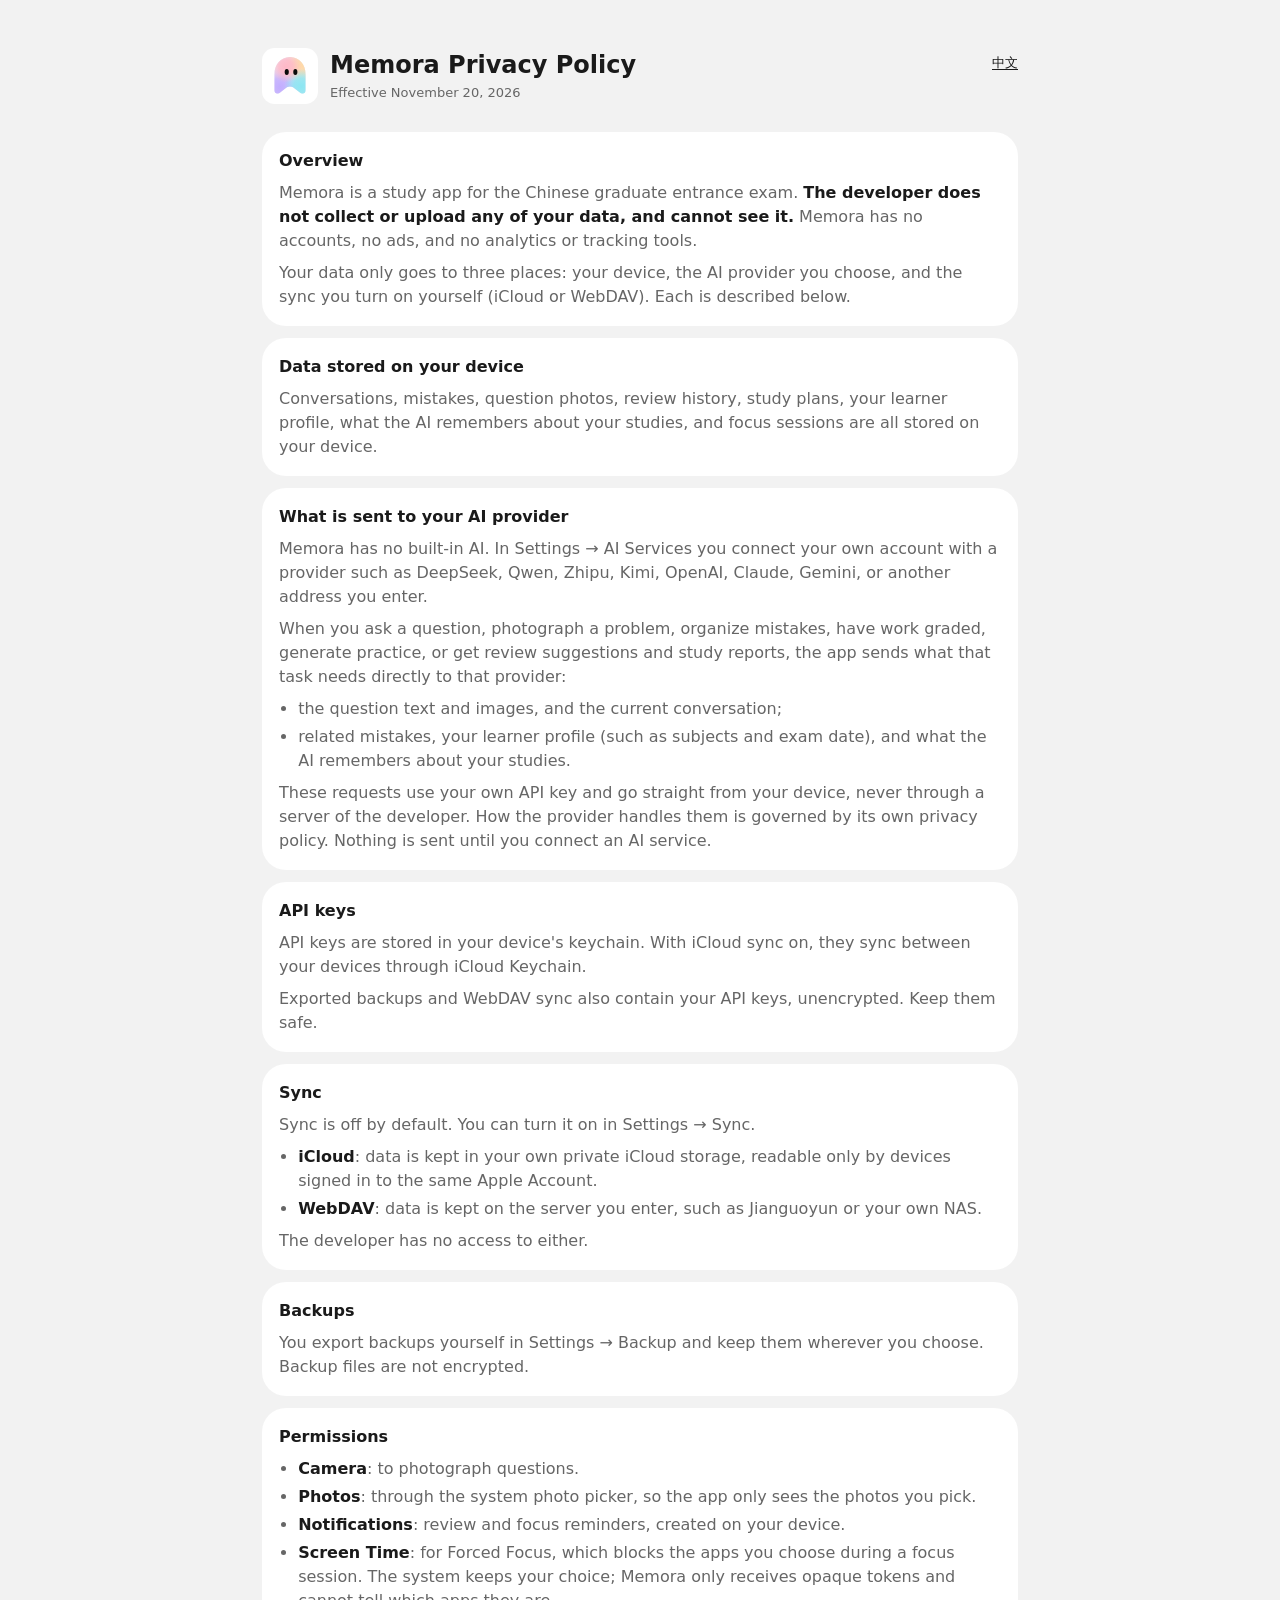
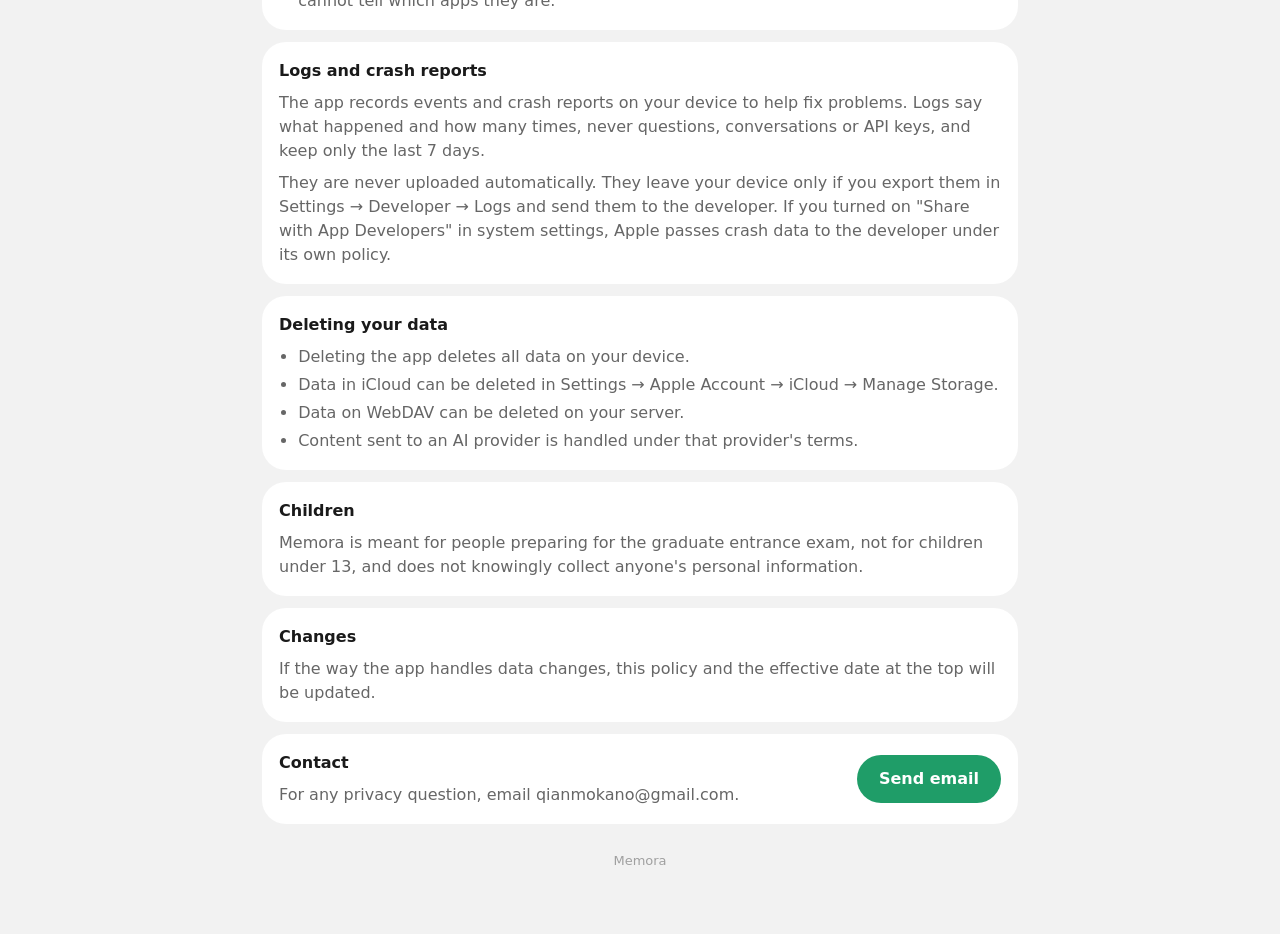
==== en/privacy/index.html @ 94ffcbcb "Memora privacy policy in Chinese and English, styled after the app's design tokens. Co-Authored-By: " ====
<!doctype html>
<html lang="en">
<head>
<meta charset="utf-8">
<meta name="viewport" content="width=device-width, initial-scale=1">
<meta name="color-scheme" content="light dark">
<title>Memora Privacy Policy</title>
<meta name="description" content="Privacy policy of Memora, a study app for the Chinese graduate entrance exam: the developer collects none of your data.">
<link rel="icon" href="/icon.svg" type="image/svg+xml">
<link rel="alternate" hreflang="zh-CN" href="/privacy/">
<link rel="stylesheet" href="/styles.css">
</head>
<body>
<main>
  <header>
    <img src="/icon.svg" alt="">
    <div class="titles">
      <h1>Memora Privacy Policy</h1>
      <p class="caption">Effective November 20, 2026</p>
    </div>
    <a class="lang" href="/privacy/" hreflang="zh-CN" lang="zh-CN">中文</a>
  </header>

  <section>
    <h2>Overview</h2>
    <p>Memora is a study app for the Chinese graduate entrance exam. <strong>The developer does not collect or upload any of your data, and cannot see it.</strong> Memora has no accounts, no ads, and no analytics or tracking tools.</p>
    <p>Your data only goes to three places: your device, the AI provider you choose, and the sync you turn on yourself (iCloud or WebDAV). Each is described below.</p>
  </section>

  <section>
    <h2>Data stored on your device</h2>
    <p>Conversations, mistakes, question photos, review history, study plans, your learner profile, what the AI remembers about your studies, and focus sessions are all stored on your device.</p>
  </section>

  <section>
    <h2>What is sent to your AI provider</h2>
    <p>Memora has no built-in AI. In Settings → AI Services you connect your own account with a provider such as DeepSeek, Qwen, Zhipu, Kimi, OpenAI, Claude, Gemini, or another address you enter.</p>
    <p>When you ask a question, photograph a problem, organize mistakes, have work graded, generate practice, or get review suggestions and study reports, the app sends what that task needs directly to that provider:</p>
    <ul>
      <li>the question text and images, and the current conversation;</li>
      <li>related mistakes, your learner profile (such as subjects and exam date), and what the AI remembers about your studies.</li>
    </ul>
    <p>These requests use your own API key and go straight from your device, never through a server of the developer. How the provider handles them is governed by its own privacy policy. Nothing is sent until you connect an AI service.</p>
  </section>

  <section>
    <h2>API keys</h2>
    <p>API keys are stored in your device's keychain. With iCloud sync on, they sync between your devices through iCloud Keychain.</p>
    <p>Exported backups and WebDAV sync also contain your API keys, unencrypted. Keep them safe.</p>
  </section>

  <section>
    <h2>Sync</h2>
    <p>Sync is off by default. You can turn it on in Settings → Sync.</p>
    <ul>
      <li><strong>iCloud</strong>: data is kept in your own private iCloud storage, readable only by devices signed in to the same Apple Account.</li>
      <li><strong>WebDAV</strong>: data is kept on the server you enter, such as Jianguoyun or your own NAS.</li>
    </ul>
    <p>The developer has no access to either.</p>
  </section>

  <section>
    <h2>Backups</h2>
    <p>You export backups yourself in Settings → Backup and keep them wherever you choose. Backup files are not encrypted.</p>
  </section>

  <section>
    <h2>Permissions</h2>
    <ul>
      <li><strong>Camera</strong>: to photograph questions.</li>
      <li><strong>Photos</strong>: through the system photo picker, so the app only sees the photos you pick.</li>
      <li><strong>Notifications</strong>: review and focus reminders, created on your device.</li>
      <li><strong>Screen Time</strong>: for Forced Focus, which blocks the apps you choose during a focus session. The system keeps your choice; Memora only receives opaque tokens and cannot tell which apps they are.</li>
    </ul>
  </section>

  <section>
    <h2>Logs and crash reports</h2>
    <p>The app records events and crash reports on your device to help fix problems. Logs say what happened and how many times, never questions, conversations or API keys, and keep only the last 7 days.</p>
    <p>They are never uploaded automatically. They leave your device only if you export them in Settings → Developer → Logs and send them to the developer. If you turned on "Share with App Developers" in system settings, Apple passes crash data to the developer under its own policy.</p>
  </section>

  <section>
    <h2>Deleting your data</h2>
    <ul>
      <li>Deleting the app deletes all data on your device.</li>
      <li>Data in iCloud can be deleted in Settings → Apple Account → iCloud → Manage Storage.</li>
      <li>Data on WebDAV can be deleted on your server.</li>
      <li>Content sent to an AI provider is handled under that provider's terms.</li>
    </ul>
  </section>

  <section>
    <h2>Children</h2>
    <p>Memora is meant for people preparing for the graduate entrance exam, not for children under 13, and does not knowingly collect anyone's personal information.</p>
  </section>

  <section>
    <h2>Changes</h2>
    <p>If the way the app handles data changes, this policy and the effective date at the top will be updated.</p>
  </section>

  <section class="contact">
    <div>
      <h2>Contact</h2>
      <p>For any privacy question, email qianmokano@gmail.com.</p>
    </div>
    <a class="button" href="mailto:qianmokano@gmail.com">Send email</a>
  </section>

  <footer>Memora</footer>
</main>
</body>
</html>
---- styles.css ----
/* Tokens copied from memora/docs/design-demo.html, which follows memora/Memora/Design/ (Palette, Metrics,
   Typography). docs/DESIGN.md in the memora repo is the standard: change both together. */
:root {
  --ink: #1a1a1a; --ink-secondary: #666666; --ink-tertiary: #a0a0a0;
  --page: #f2f2f2; --card: #ffffff; --card-edge: transparent; --hairline: rgba(0,0,0,.08);
  --brand: #1f9d68; --on-brand: #ffffff; --accent: var(--ink);
  --r-panel: 24px; --r-small: 10px;
  --gap-page: 20px; --gap-card: 16px; --gap-row: 12px; --gap-tight: 8px;
  --width-reading: 756px;
  --font: -apple-system, "SF Pro Text", "PingFang SC", "Hiragino Sans GB", system-ui, sans-serif;
  color-scheme: light dark;
}
@media (prefers-color-scheme: dark) {
  :root { --ink: #ffffff; --ink-secondary: #ababab; --ink-tertiary: #8e8e93;
    --page: #000000; --card: #1c1c1e; --hairline: rgba(255,255,255,.14); --card-edge: var(--hairline);
    --brand: #24915f; }
}
@media (prefers-contrast: more) {
  :root { --brand: #1a8558; --ink-tertiary: #6d6d6d; --hairline: rgba(0,0,0,.16); }
}
@media (prefers-contrast: more) and (prefers-color-scheme: dark) {
  :root { --ink-tertiary: #8e8e93; --hairline: rgba(255,255,255,.28); }
}

* { box-sizing: border-box; }
html { -webkit-text-size-adjust: 100%; }
body {
  margin: 0; background: var(--page); color: var(--ink);
  font: 400 16px/1.5 var(--font); -webkit-font-smoothing: antialiased;
}
main { max-width: calc(var(--width-reading) + 2 * var(--gap-page)); margin: 0 auto;
  padding: 48px var(--gap-page) 64px; }

header { display: flex; align-items: center; gap: var(--gap-row); margin-bottom: 28px; }
header img { width: 56px; height: 56px; flex: none; }
header .titles { flex: 1; min-width: 0; }
h1 { font-size: 24px; line-height: 1.2; font-weight: 600; margin: 0; }
.caption { font-size: 13px; line-height: 1.35; color: var(--ink-secondary); margin: 4px 0 0; }
.lang { font-size: 13px; line-height: 1.35; align-self: flex-start; padding-top: 6px; white-space: nowrap; }

a { color: var(--accent); text-decoration: underline; text-underline-offset: 2px; }

section { background: var(--card); border: 1px solid var(--card-edge); border-radius: var(--r-panel);
  padding: var(--gap-card); margin-bottom: var(--gap-row); }
h2 { font-size: 16px; line-height: 1.5; font-weight: 600; margin: 0 0 var(--gap-tight); }
section p, section li { color: var(--ink-secondary); margin: 0; }
section p + p, section p + ul, section ul + p { margin-top: var(--gap-tight); }
section ul { margin: 0; padding-left: 1.2em; }
section li + li { margin-top: 4px; }
strong { color: var(--ink); font-weight: 600; }

.contact { display: flex; flex-wrap: wrap; align-items: center; justify-content: space-between; gap: var(--gap-row); }
.button { display: inline-block; background: var(--brand); color: var(--on-brand); text-decoration: none;
  font-weight: 600; padding: 12px 22px; border-radius: 999px; }
.button:focus-visible, a:focus-visible { outline: 2px solid var(--ink); outline-offset: 2px; }

footer { font-size: 13px; line-height: 1.35; color: var(--ink-tertiary); text-align: center; margin-top: 28px; }
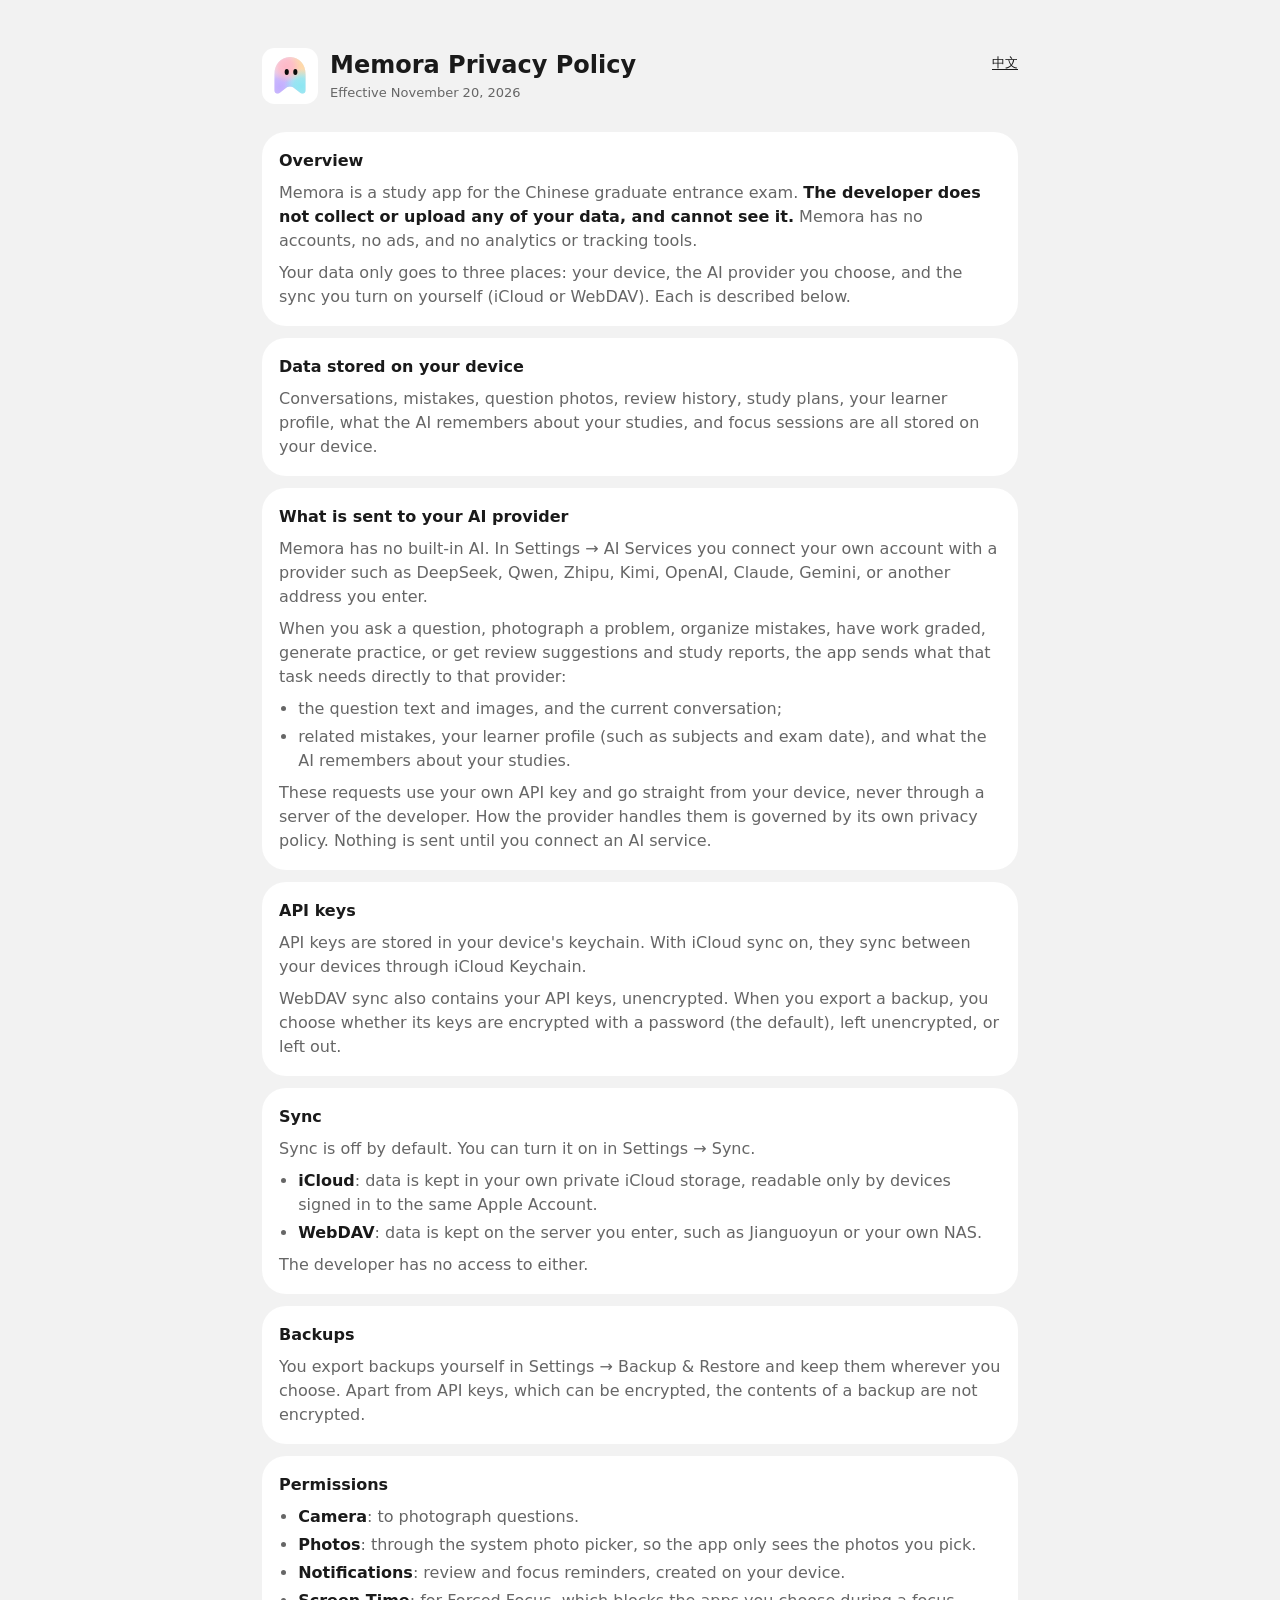
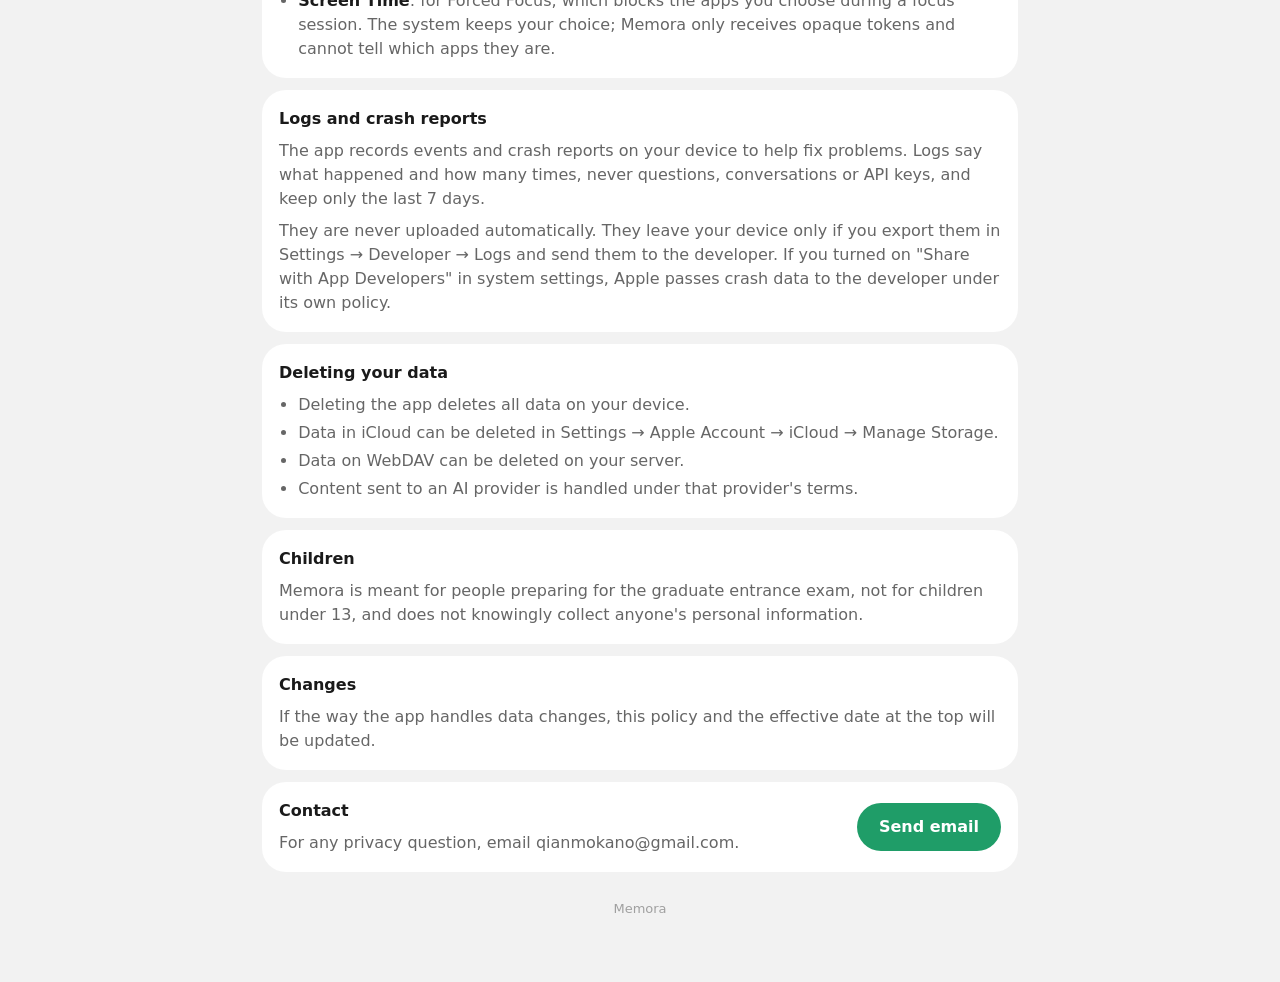
==== commit 55bf62fa: "Backups can encrypt API keys with a password (the default); say so instead of calling backups unencr" ====
--- a/en/privacy/index.html
+++ b/en/privacy/index.html
@@ -46,7 +46,7 @@
   <section>
     <h2>API keys</h2>
     <p>API keys are stored in your device's keychain. With iCloud sync on, they sync between your devices through iCloud Keychain.</p>
-    <p>Exported backups and WebDAV sync also contain your API keys, unencrypted. Keep them safe.</p>
+    <p>WebDAV sync also contains your API keys, unencrypted. When you export a backup, you choose whether its keys are encrypted with a password (the default), left unencrypted, or left out.</p>
   </section>
 
   <section>
@@ -61,7 +61,7 @@
 
   <section>
     <h2>Backups</h2>
-    <p>You export backups yourself in Settings → Backup and keep them wherever you choose. Backup files are not encrypted.</p>
+    <p>You export backups yourself in Settings → Backup &amp; Restore and keep them wherever you choose. Apart from API keys, which can be encrypted, the contents of a backup are not encrypted.</p>
   </section>
 
   <section>
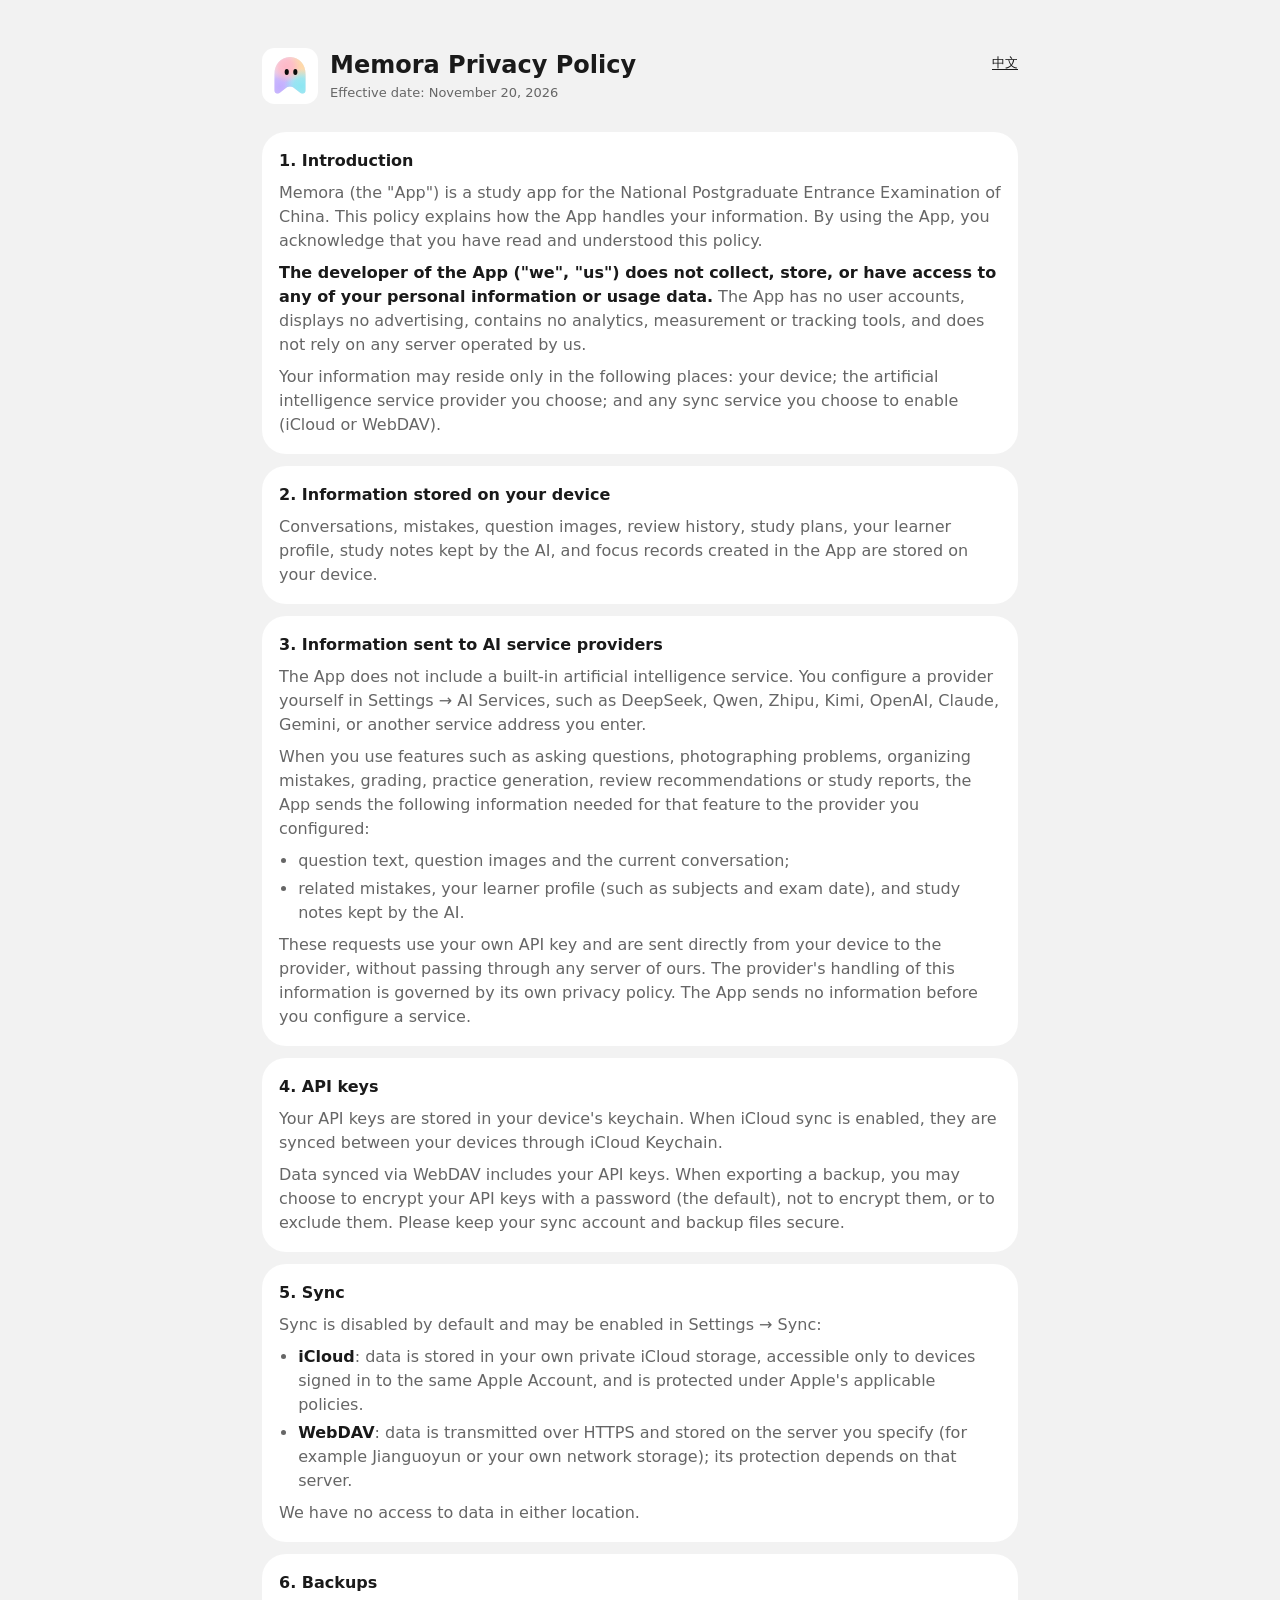
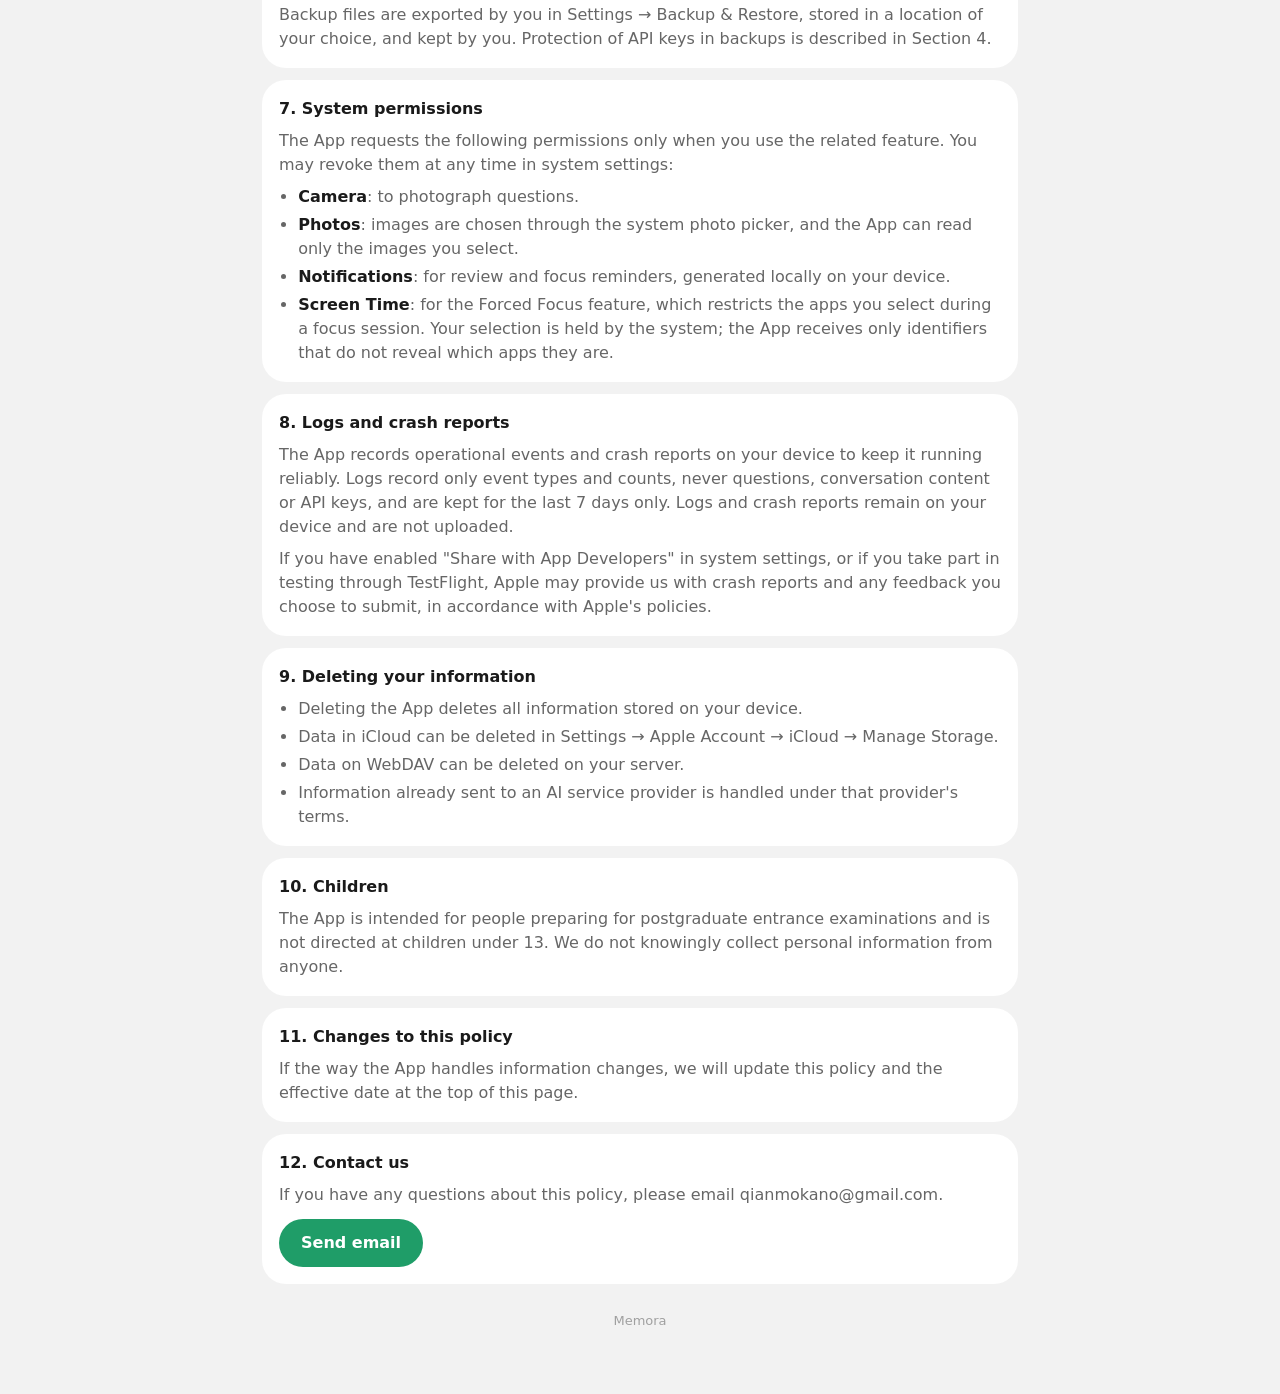
==== commit b8c03200: "Privacy policy in formal language, numbered sections; API key protection described as it is (passwor" ====
--- a/en/privacy/index.html
+++ b/en/privacy/index.html
@@ -5,7 +5,7 @@
 <meta name="viewport" content="width=device-width, initial-scale=1">
 <meta name="color-scheme" content="light dark">
 <title>Memora Privacy Policy</title>
-<meta name="description" content="Privacy policy of Memora, a study app for the Chinese graduate entrance exam: the developer collects none of your data.">
+<meta name="description" content="Memora Privacy Policy: how Memora handles your information.">
 <link rel="icon" href="/icon.svg" type="image/svg+xml">
 <link rel="alternate" hreflang="zh-CN" href="/privacy/">
 <link rel="stylesheet" href="/styles.css">
@@ -16,94 +16,96 @@
     <img src="/icon.svg" alt="">
     <div class="titles">
       <h1>Memora Privacy Policy</h1>
-      <p class="caption">Effective November 20, 2026</p>
+      <p class="caption">Effective date: November 20, 2026</p>
     </div>
     <a class="lang" href="/privacy/" hreflang="zh-CN" lang="zh-CN">中文</a>
   </header>
 
   <section>
-    <h2>Overview</h2>
-    <p>Memora is a study app for the Chinese graduate entrance exam. <strong>The developer does not collect or upload any of your data, and cannot see it.</strong> Memora has no accounts, no ads, and no analytics or tracking tools.</p>
-    <p>Your data only goes to three places: your device, the AI provider you choose, and the sync you turn on yourself (iCloud or WebDAV). Each is described below.</p>
+    <h2>1. Introduction</h2>
+    <p>Memora (the "App") is a study app for the National Postgraduate Entrance Examination of China. This policy explains how the App handles your information. By using the App, you acknowledge that you have read and understood this policy.</p>
+    <p><strong>The developer of the App ("we", "us") does not collect, store, or have access to any of your personal information or usage data.</strong> The App has no user accounts, displays no advertising, contains no analytics, measurement or tracking tools, and does not rely on any server operated by us.</p>
+    <p>Your information may reside only in the following places: your device; the artificial intelligence service provider you choose; and any sync service you choose to enable (iCloud or WebDAV).</p>
   </section>
 
   <section>
-    <h2>Data stored on your device</h2>
-    <p>Conversations, mistakes, question photos, review history, study plans, your learner profile, what the AI remembers about your studies, and focus sessions are all stored on your device.</p>
+    <h2>2. Information stored on your device</h2>
+    <p>Conversations, mistakes, question images, review history, study plans, your learner profile, study notes kept by the AI, and focus records created in the App are stored on your device.</p>
   </section>
 
   <section>
-    <h2>What is sent to your AI provider</h2>
-    <p>Memora has no built-in AI. In Settings → AI Services you connect your own account with a provider such as DeepSeek, Qwen, Zhipu, Kimi, OpenAI, Claude, Gemini, or another address you enter.</p>
-    <p>When you ask a question, photograph a problem, organize mistakes, have work graded, generate practice, or get review suggestions and study reports, the app sends what that task needs directly to that provider:</p>
+    <h2>3. Information sent to AI service providers</h2>
+    <p>The App does not include a built-in artificial intelligence service. You configure a provider yourself in Settings → AI Services, such as DeepSeek, Qwen, Zhipu, Kimi, OpenAI, Claude, Gemini, or another service address you enter.</p>
+    <p>When you use features such as asking questions, photographing problems, organizing mistakes, grading, practice generation, review recommendations or study reports, the App sends the following information needed for that feature to the provider you configured:</p>
     <ul>
-      <li>the question text and images, and the current conversation;</li>
-      <li>related mistakes, your learner profile (such as subjects and exam date), and what the AI remembers about your studies.</li>
+      <li>question text, question images and the current conversation;</li>
+      <li>related mistakes, your learner profile (such as subjects and exam date), and study notes kept by the AI.</li>
     </ul>
-    <p>These requests use your own API key and go straight from your device, never through a server of the developer. How the provider handles them is governed by its own privacy policy. Nothing is sent until you connect an AI service.</p>
+    <p>These requests use your own API key and are sent directly from your device to the provider, without passing through any server of ours. The provider's handling of this information is governed by its own privacy policy. The App sends no information before you configure a service.</p>
   </section>
 
   <section>
-    <h2>API keys</h2>
-    <p>API keys are stored in your device's keychain. With iCloud sync on, they sync between your devices through iCloud Keychain.</p>
-    <p>WebDAV sync also contains your API keys, unencrypted. When you export a backup, you choose whether its keys are encrypted with a password (the default), left unencrypted, or left out.</p>
+    <h2>4. API keys</h2>
+    <p>Your API keys are stored in your device's keychain. When iCloud sync is enabled, they are synced between your devices through iCloud Keychain.</p>
+    <p>Data synced via WebDAV includes your API keys. When exporting a backup, you may choose to encrypt your API keys with a password (the default), not to encrypt them, or to exclude them. Please keep your sync account and backup files secure.</p>
   </section>
 
   <section>
-    <h2>Sync</h2>
-    <p>Sync is off by default. You can turn it on in Settings → Sync.</p>
+    <h2>5. Sync</h2>
+    <p>Sync is disabled by default and may be enabled in Settings → Sync:</p>
     <ul>
-      <li><strong>iCloud</strong>: data is kept in your own private iCloud storage, readable only by devices signed in to the same Apple Account.</li>
-      <li><strong>WebDAV</strong>: data is kept on the server you enter, such as Jianguoyun or your own NAS.</li>
+      <li><strong>iCloud</strong>: data is stored in your own private iCloud storage, accessible only to devices signed in to the same Apple Account, and is protected under Apple's applicable policies.</li>
+      <li><strong>WebDAV</strong>: data is transmitted over HTTPS and stored on the server you specify (for example Jianguoyun or your own network storage); its protection depends on that server.</li>
     </ul>
-    <p>The developer has no access to either.</p>
+    <p>We have no access to data in either location.</p>
   </section>
 
   <section>
-    <h2>Backups</h2>
-    <p>You export backups yourself in Settings → Backup &amp; Restore and keep them wherever you choose. Apart from API keys, which can be encrypted, the contents of a backup are not encrypted.</p>
+    <h2>6. Backups</h2>
+    <p>Backup files are exported by you in Settings → Backup &amp; Restore, stored in a location of your choice, and kept by you. Protection of API keys in backups is described in Section 4.</p>
   </section>
 
   <section>
-    <h2>Permissions</h2>
+    <h2>7. System permissions</h2>
+    <p>The App requests the following permissions only when you use the related feature. You may revoke them at any time in system settings:</p>
     <ul>
       <li><strong>Camera</strong>: to photograph questions.</li>
-      <li><strong>Photos</strong>: through the system photo picker, so the app only sees the photos you pick.</li>
-      <li><strong>Notifications</strong>: review and focus reminders, created on your device.</li>
-      <li><strong>Screen Time</strong>: for Forced Focus, which blocks the apps you choose during a focus session. The system keeps your choice; Memora only receives opaque tokens and cannot tell which apps they are.</li>
+      <li><strong>Photos</strong>: images are chosen through the system photo picker, and the App can read only the images you select.</li>
+      <li><strong>Notifications</strong>: for review and focus reminders, generated locally on your device.</li>
+      <li><strong>Screen Time</strong>: for the Forced Focus feature, which restricts the apps you select during a focus session. Your selection is held by the system; the App receives only identifiers that do not reveal which apps they are.</li>
     </ul>
   </section>
 
   <section>
-    <h2>Logs and crash reports</h2>
-    <p>The app records events and crash reports on your device to help fix problems. Logs say what happened and how many times, never questions, conversations or API keys, and keep only the last 7 days.</p>
-    <p>They are never uploaded automatically. They leave your device only if you export them in Settings → Developer → Logs and send them to the developer. If you turned on "Share with App Developers" in system settings, Apple passes crash data to the developer under its own policy.</p>
+    <h2>8. Logs and crash reports</h2>
+    <p>The App records operational events and crash reports on your device to keep it running reliably. Logs record only event types and counts, never questions, conversation content or API keys, and are kept for the last 7 days only. Logs and crash reports remain on your device and are not uploaded.</p>
+    <p>If you have enabled "Share with App Developers" in system settings, or if you take part in testing through TestFlight, Apple may provide us with crash reports and any feedback you choose to submit, in accordance with Apple's policies.</p>
   </section>
 
   <section>
-    <h2>Deleting your data</h2>
+    <h2>9. Deleting your information</h2>
     <ul>
-      <li>Deleting the app deletes all data on your device.</li>
+      <li>Deleting the App deletes all information stored on your device.</li>
       <li>Data in iCloud can be deleted in Settings → Apple Account → iCloud → Manage Storage.</li>
       <li>Data on WebDAV can be deleted on your server.</li>
-      <li>Content sent to an AI provider is handled under that provider's terms.</li>
+      <li>Information already sent to an AI service provider is handled under that provider's terms.</li>
     </ul>
   </section>
 
   <section>
-    <h2>Children</h2>
-    <p>Memora is meant for people preparing for the graduate entrance exam, not for children under 13, and does not knowingly collect anyone's personal information.</p>
+    <h2>10. Children</h2>
+    <p>The App is intended for people preparing for postgraduate entrance examinations and is not directed at children under 13. We do not knowingly collect personal information from anyone.</p>
   </section>
 
   <section>
-    <h2>Changes</h2>
-    <p>If the way the app handles data changes, this policy and the effective date at the top will be updated.</p>
+    <h2>11. Changes to this policy</h2>
+    <p>If the way the App handles information changes, we will update this policy and the effective date at the top of this page.</p>
   </section>
 
   <section class="contact">
     <div>
-      <h2>Contact</h2>
-      <p>For any privacy question, email qianmokano@gmail.com.</p>
+      <h2>12. Contact us</h2>
+      <p>If you have any questions about this policy, please email qianmokano@gmail.com.</p>
     </div>
     <a class="button" href="mailto:qianmokano@gmail.com">Send email</a>
   </section>
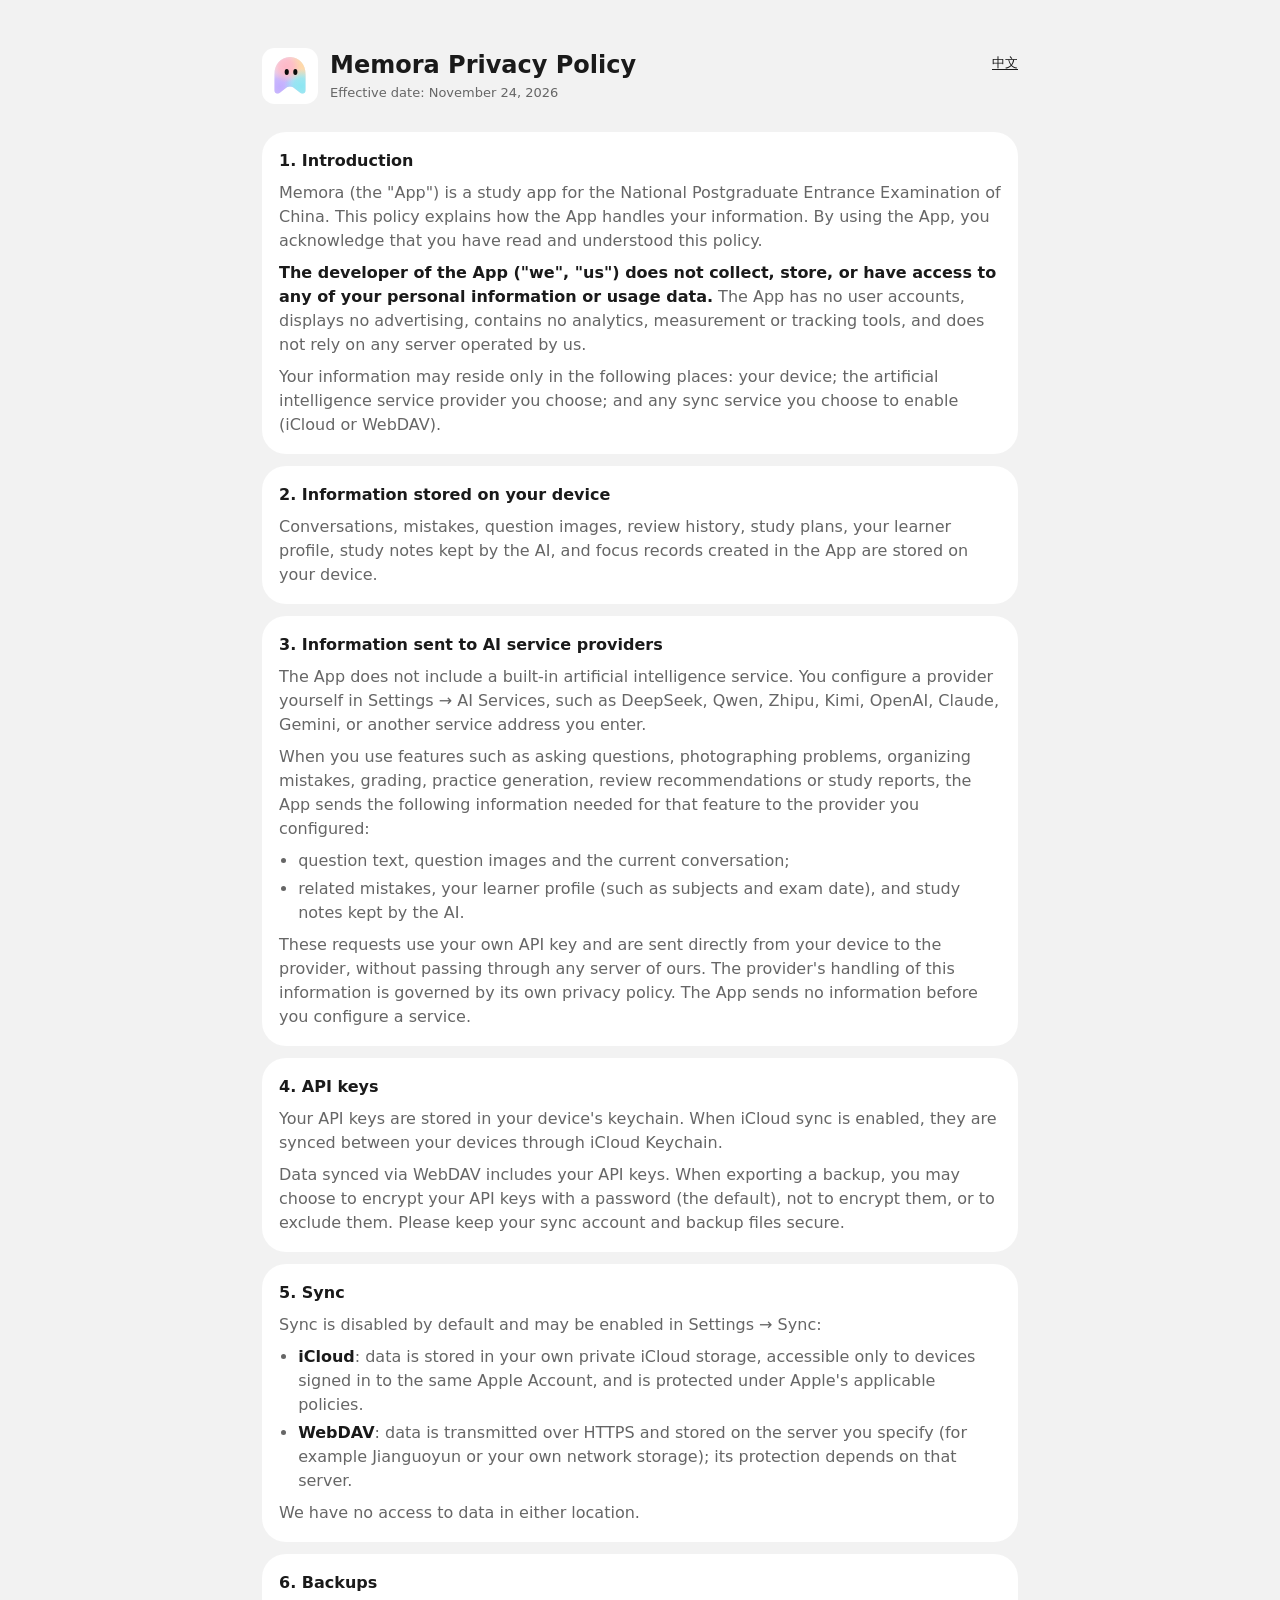
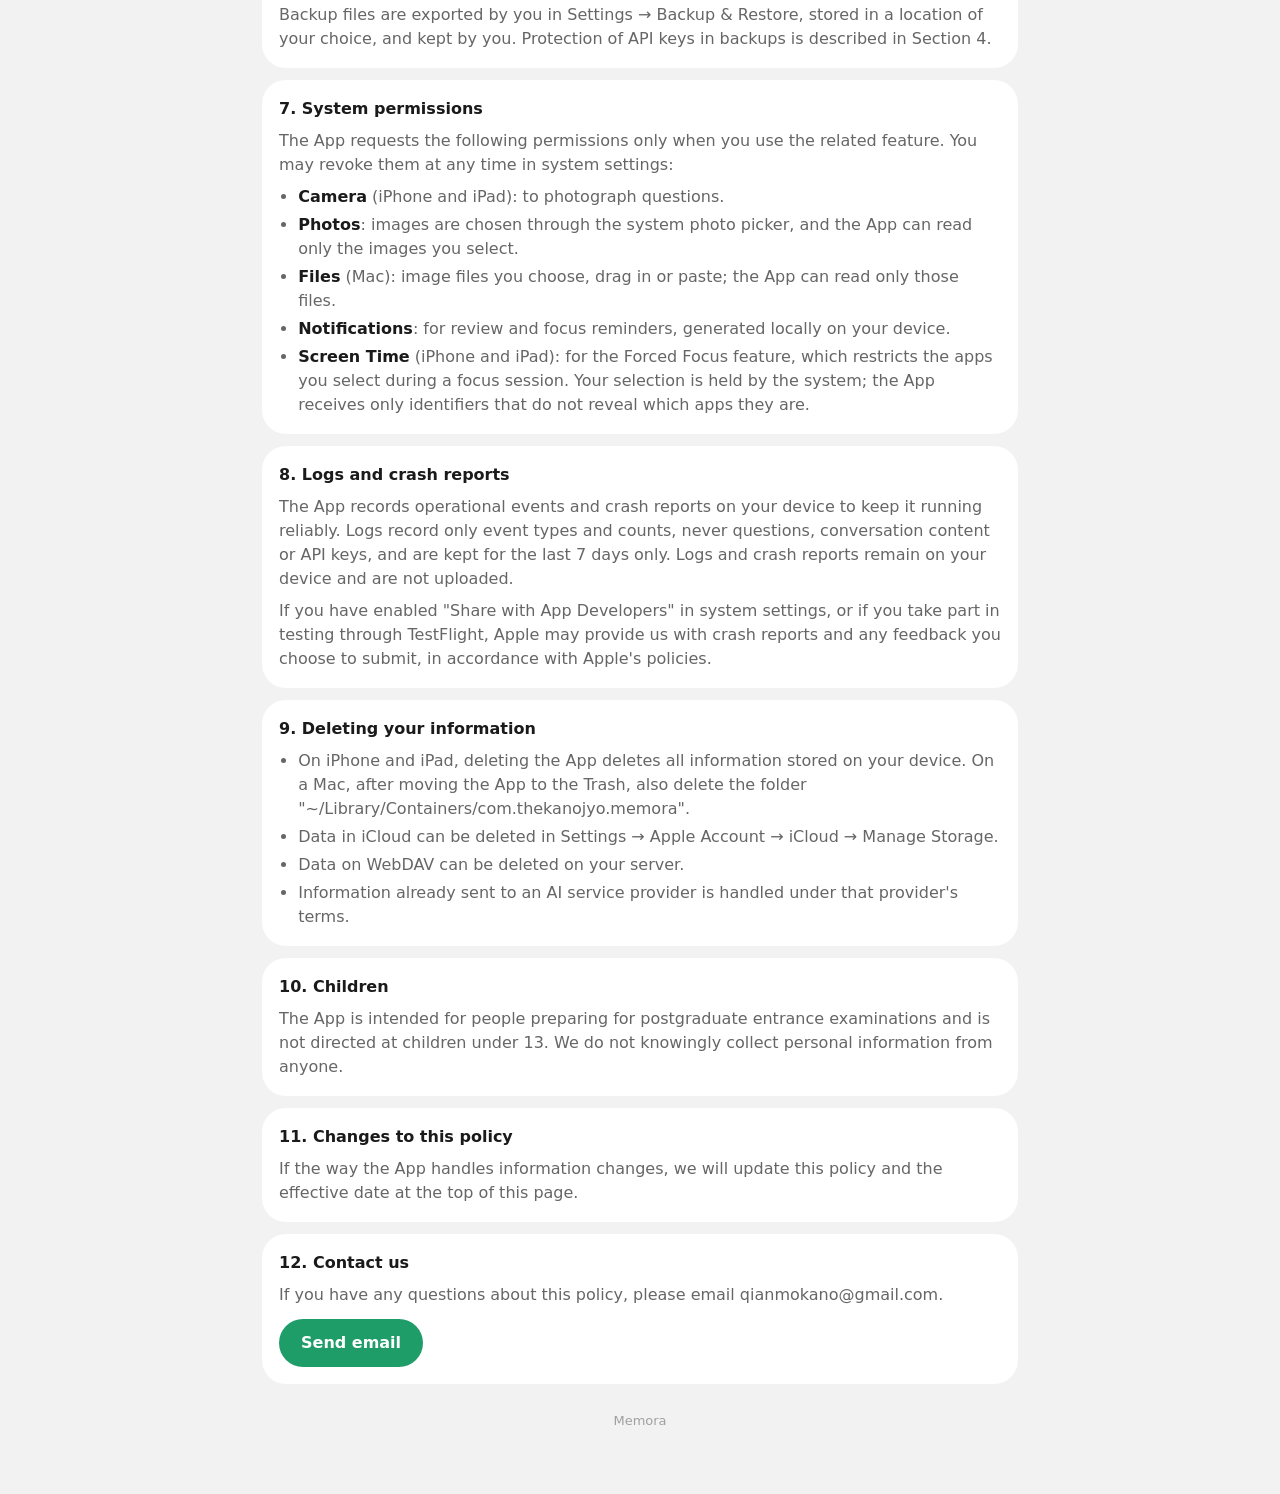
==== commit 9a5030fc: "Privacy policy: the Mac. Its Files permission (image files chosen, dragged in or pasted) is listed, " ====
--- a/en/privacy/index.html
+++ b/en/privacy/index.html
@@ -16,7 +16,7 @@
     <img src="/icon.svg" alt="">
     <div class="titles">
       <h1>Memora Privacy Policy</h1>
-      <p class="caption">Effective date: November 20, 2026</p>
+      <p class="caption">Effective date: November 24, 2026</p>
     </div>
     <a class="lang" href="/privacy/" hreflang="zh-CN" lang="zh-CN">中文</a>
   </header>
@@ -69,10 +69,11 @@
     <h2>7. System permissions</h2>
     <p>The App requests the following permissions only when you use the related feature. You may revoke them at any time in system settings:</p>
     <ul>
-      <li><strong>Camera</strong>: to photograph questions.</li>
+      <li><strong>Camera</strong> (iPhone and iPad): to photograph questions.</li>
       <li><strong>Photos</strong>: images are chosen through the system photo picker, and the App can read only the images you select.</li>
+      <li><strong>Files</strong> (Mac): image files you choose, drag in or paste; the App can read only those files.</li>
       <li><strong>Notifications</strong>: for review and focus reminders, generated locally on your device.</li>
-      <li><strong>Screen Time</strong>: for the Forced Focus feature, which restricts the apps you select during a focus session. Your selection is held by the system; the App receives only identifiers that do not reveal which apps they are.</li>
+      <li><strong>Screen Time</strong> (iPhone and iPad): for the Forced Focus feature, which restricts the apps you select during a focus session. Your selection is held by the system; the App receives only identifiers that do not reveal which apps they are.</li>
     </ul>
   </section>
 
@@ -85,7 +86,7 @@
   <section>
     <h2>9. Deleting your information</h2>
     <ul>
-      <li>Deleting the App deletes all information stored on your device.</li>
+      <li>On iPhone and iPad, deleting the App deletes all information stored on your device. On a Mac, after moving the App to the Trash, also delete the folder "~/Library/Containers/com.thekanojyo.memora".</li>
       <li>Data in iCloud can be deleted in Settings → Apple Account → iCloud → Manage Storage.</li>
       <li>Data on WebDAV can be deleted on your server.</li>
       <li>Information already sent to an AI service provider is handled under that provider's terms.</li>
